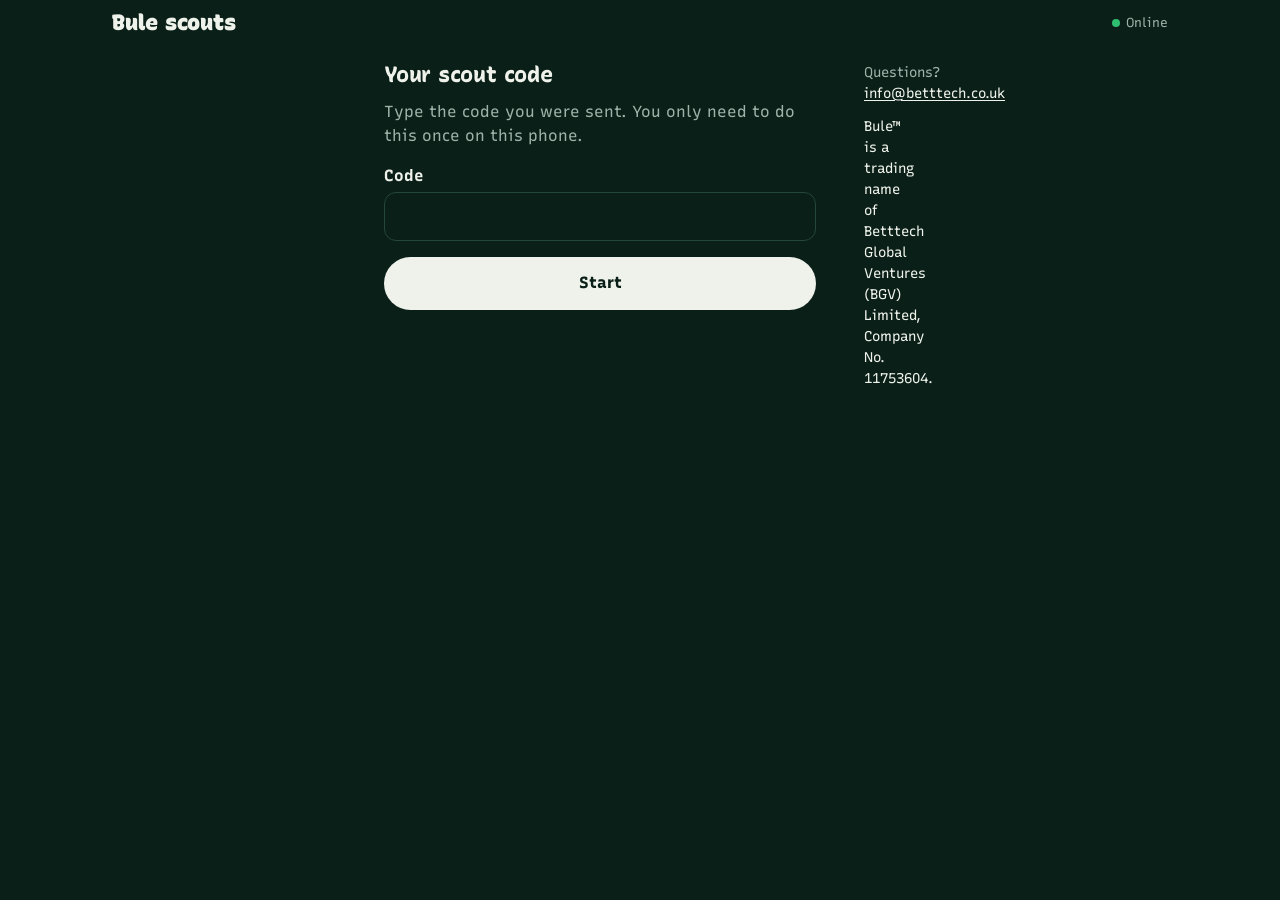
==== scout.html @ d5b649d5 "Publish 13341d2: Split the website from the private source, add copyright notice tools/publish.sh co" ====
<!doctype html>
<!-- Copyright © 2026 Betttech Global Ventures (BGV) Limited. All rights reserved. See LICENSE. -->
<html lang="en">
<head>
<meta charset="utf-8">
<meta name="viewport" content="width=device-width, initial-scale=1, viewport-fit=cover">
<title>Bule scouts</title>
<meta name="robots" content="noindex">
<meta name="theme-color" content="#0A1F18">
<meta name="apple-mobile-web-app-capable" content="yes">
<meta name="apple-mobile-web-app-status-bar-style" content="black-translucent">
<meta name="apple-mobile-web-app-title" content="Bule scouts">
<link rel="apple-touch-icon" href="icons/apple-touch-icon.png">
<link rel="icon" href="icons/icon-192.png" sizes="192x192">
<link rel="preconnect" href="https://fonts.googleapis.com">
<link rel="preconnect" href="https://fonts.gstatic.com" crossorigin>
<link href="https://fonts.googleapis.com/css2?family=Recursive:slnt,wght,CASL,MONO@-15..0,300..1000,0..1,0..1&display=swap" rel="stylesheet">
<link rel="stylesheet" href="app.css">
</head>
<body>

<header class="bar">
  <h1 class="brand">Bule scouts</h1>
  <span class="status" id="status" hidden></span>
</header>

<main class="scout">
  <!-- Step 1: the scout's code -->
  <section class="panel" id="signin" hidden aria-labelledby="signin-h">
    <h2 id="signin-h">Your scout code</h2>
    <p class="lead">Type the code you were sent. You only need to do this once on this phone.</p>
    <form id="code-form" novalidate>
      <label class="field">Code
        <input id="code" autocomplete="off" autocapitalize="characters" spellcheck="false" maxlength="20" required>
      </label>
      <button class="paid-btn" type="submit">Start</button>
      <p class="msg bad" id="code-msg" role="status"></p>
    </form>
  </section>

  <!-- Step 2: add prices -->
  <section class="panel" id="work" hidden aria-labelledby="work-h">
    <h2 id="work-h">Add a price</h2>
    <p class="lead" id="hello"></p>
    <form id="price-form" novalidate>
      <label class="field">Item
        <select id="item" required></select>
        <span class="hint" id="item-hint"></span>
      </label>
      <label class="field">Where
        <input id="place" maxlength="200" autocomplete="off" required>
        <span class="hint">So someone could find it, like "Corner of Hang Bac and Ma May".</span>
      </label>
      <div class="two">
        <label class="field">First price
          <input id="first" inputmode="decimal" autocomplete="off">
          <span class="hint">What they asked first</span>
        </label>
        <label class="field">Final price
          <input id="final" inputmode="decimal" autocomplete="off" required>
          <span class="hint">The lowest they agreed to</span>
        </label>
      </div>
      <fieldset class="choice">
        <legend>Did you buy it?</legend>
        <label><input type="radio" name="bought" value="yes"> Yes</label>
        <label><input type="radio" name="bought" value="no" checked> No</label>
      </fieldset>
      <label class="field photo-pick">Photo
        <input id="photo" type="file" accept="image/*">
        <span class="hint">Of the stall, menu, price board or receipt. No faces, please.</span>
        <img id="photo-preview" alt="" hidden>
      </label>
      <label class="field">Date
        <input id="date" type="date" required>
      </label>
      <label class="field">Notes <span class="opt">(optional)</span>
        <textarea id="notes" maxlength="1000"></textarea>
      </label>
      <button class="paid-btn" type="submit">Save this price</button>
      <p class="msg bad" id="price-msg" role="status"></p>
    </form>
  </section>

  <section class="panel" id="sent-panel" hidden aria-labelledby="queue-h">
    <h2 id="queue-h">Your prices</h2>
    <p class="lead" id="queue-note"></p>
    <ul class="queue" id="queue"></ul>
    <p><button class="paid-btn" type="button" id="send" hidden>Send now</button></p>
    <h2>Progress</h2>
    <p class="lead">Each item needs at least 5 prices, from at least 3 different sellers.</p>
    <ul class="queue" id="progress"></ul>
    <p><button class="link" type="button" id="signout">Not you? Use a different code</button></p>
  </section>

  <footer>
    <p>Questions? <a class="link" href="mailto:info@betttech.co.uk?subject=Bule%20scouts">info@betttech.co.uk</a></p>
    <p class="org">Bule™ is a trading name of Betttech Global Ventures (BGV) Limited, Company No. 11753604.</p>
  </footer>
</main>

<div class="toast" id="toast" role="status" aria-live="polite"></div>

<script src="config.js"></script>
<script src="cities.js"></script>
<script src="scout.js"></script>
</body>
</html>
---- app.css ----
/* Copyright © 2026 Betttech Global Ventures (BGV) Limited. All rights reserved. See LICENSE. */
:root {
  --night: #0A1F18;    /* banknote green at night, the ground */
  --deep: #12302A;     /* raised surfaces */
  --rim: #24463D;      /* borders on dark */
  --paper: #EEF2EA;    /* text on dark */
  --muted: #9DB3A8;
  --fair: #2FBF71;
  --high: #F2B23A;
  --over: #F0543C;
  --cheap: #7FA8F5;

  --font: "Recursive", "Avenir Next", system-ui, sans-serif;
  --s1: 0.25rem; --s2: 0.5rem; --s3: 0.75rem; --s4: 1rem; --s5: 1.5rem; --s6: 2rem; --s7: 3rem;
  --safe-b: env(safe-area-inset-bottom, 0px);
  --safe-t: env(safe-area-inset-top, 0px);
}
* { box-sizing: border-box; }
html { -webkit-text-size-adjust: 100%; background: var(--night); color-scheme: dark; }
body {
  margin: 0; min-height: 100dvh; color: var(--paper); background: var(--night);
  font: 400 1rem/1.5 var(--font);
  font-variation-settings: "CASL" 0, "MONO" 0;
  -webkit-tap-highlight-color: transparent;
}
:focus-visible { outline: 3px solid var(--paper); outline-offset: 2px; border-radius: 6px; }
/* Without this, any display rule (like .chip's) would show elements marked hidden. */
[hidden] { display: none !important; }
.visually-hidden { position: absolute; width: 1px; height: 1px; overflow: hidden; clip: rect(0 0 0 0); white-space: nowrap; }
button, select, input { font: inherit; color: inherit; }
button { cursor: pointer; }

/* ---------- Top bar ---------- */
.bar {
  display: flex; align-items: center; gap: var(--s3);
  padding: calc(var(--safe-t) + var(--s3)) var(--s4) var(--s3);
  max-width: 68rem; margin: 0 auto;
}
.brand {
  margin: 0 auto 0 0; font: 900 1.375rem/1 var(--font);
  font-variation-settings: "CASL" 1, "MONO" 0; letter-spacing: -0.01em;
}
.chip {
  display: inline-flex; align-items: center; position: relative;
  background: var(--deep); border: 1px solid var(--rim); border-radius: 999px;
}
.chip.city-btn { font-weight: 700; font-size: 0.9375rem; padding: 0.5rem 2rem 0.5rem 0.95rem; white-space: nowrap; }
.chip.city-btn:hover { border-color: var(--muted); }
.chip::after {
  content: ""; position: absolute; right: 0.9rem; top: 50%; width: 0.4rem; height: 0.4rem; margin-top: -0.3rem;
  border-right: 2px solid var(--muted); border-bottom: 2px solid var(--muted); transform: rotate(45deg); pointer-events: none;
}
button.chip.install { border-color: var(--paper); padding: 0.5rem 0.95rem; font-weight: 700; font-size: 0.9375rem; }
button.chip.install::after { display: none; }
.acct {
  flex: none; width: 2.375rem; height: 2.375rem; border-radius: 50%; display: grid; place-items: center; padding: 0;
  background: var(--deep); border: 1px solid var(--rim); color: var(--paper); font-weight: 800; font-size: 1rem;
}
.acct:hover { border-color: var(--muted); }
.acct.in { background: var(--fair); border-color: var(--fair); color: #062114; }
.status { font-size: 0.8125rem; color: var(--muted); display: inline-flex; align-items: center; gap: 0.4rem; }
.status::before { content: ""; width: 0.5rem; height: 0.5rem; border-radius: 50%; background: var(--fair); }
.status.off::before { background: var(--high); }
@media (max-width: 420px) { .status { font-size: 0; gap: 0; } } /* dot only on small phones */

main { max-width: 68rem; margin: 0 auto; padding: 0 var(--s4) calc(var(--safe-b) + var(--s7)); }

/* ---------- The counter ---------- */
.counter { display: grid; gap: var(--s3); max-width: 30rem; margin: 0 auto var(--s7); }

.item-btn {
  display: grid; grid-template-columns: 1fr auto; text-align: left; gap: 0 var(--s3);
  background: var(--deep); border: 1px solid var(--rim); border-radius: 16px; padding: var(--s3) var(--s4);
}
.item-btn:hover { border-color: var(--muted); }
.item-nm { font-weight: 700; font-size: 1.0625rem; line-height: 1.3; }
.item-sub { grid-row: 2; color: var(--muted); font-size: 0.875rem; }
.item-cue { grid-row: 1 / span 2; grid-column: 2; align-self: center; font-size: 0.875rem; color: var(--muted); text-decoration: underline; text-underline-offset: 3px; }

.entry {
  display: grid; grid-template-columns: 1fr auto; align-items: baseline; gap: 0 var(--s3);
  padding: var(--s2) var(--s1) 0;
}
.entry-num {
  font: 700 clamp(3.25rem, 15vw, 4.75rem)/1 var(--font);
  font-variation-settings: "CASL" 0, "MONO" 1; letter-spacing: -0.04em;
  font-variant-numeric: tabular-nums; overflow-wrap: anywhere; min-width: 0;
}
.entry[data-empty] .entry-num { color: var(--rim); }
.entry-cur { font-weight: 700; color: var(--muted); font-size: 1.125rem; }
.entry-home { grid-column: 1 / -1; color: var(--muted); font-size: 0.9375rem; min-height: 1.4em; font-variant-numeric: tabular-nums; }

/* The verdict floods the whole panel with its colour */
.verdict {
  border-radius: 22px; padding: var(--s5) var(--s5) var(--s4);
  background: var(--deep); color: var(--paper); border: 1px solid var(--rim);
  min-height: 11.5rem; display: flex; flex-direction: column; justify-content: flex-end;
  transition: background-color 200ms ease, color 200ms ease, border-color 200ms ease;
}
.verdict[data-state="fair"]  { background: var(--fair);  color: #062114; border-color: var(--fair); }
.verdict[data-state="high"]  { background: var(--high);  color: #2A1A00; border-color: var(--high); }
.verdict[data-state="over"]  { background: var(--over);  color: #250500; border-color: var(--over); }
.verdict[data-state="cheap"] { background: var(--cheap); color: #071631; border-color: var(--cheap); }
.word {
  margin: 0; font: 1000 clamp(2.75rem, 13vw, 4.25rem)/0.92 var(--font);
  font-variation-settings: "CASL" 1, "MONO" 0; letter-spacing: -0.035em;
}
.verdict[data-state="empty"] .word { color: var(--muted); font-weight: 800; }
.verdict.pop .word { animation: pop 320ms cubic-bezier(.3,1.6,.5,1); }
@keyframes pop { from { transform: scale(0.92); } to { transform: scale(1); } }
.advice { margin: var(--s3) 0 0; font-size: 1rem; line-height: 1.45; max-width: 34rem; }
.verdict[data-state="empty"] .advice { color: var(--muted); }
.move {
  margin: var(--s4) 0 0; display: flex; gap: var(--s2); flex-wrap: wrap;
}
.move span {
  display: inline-flex; flex-direction: column; padding: var(--s2) var(--s3); border-radius: 12px;
  background: rgba(0,0,0,.14); line-height: 1.2;
}
.move small { font-size: 0.8125rem; opacity: .85; }
.move b { font: 800 1.25rem/1.2 var(--font); font-variation-settings: "CASL" 0, "MONO" 1; font-variant-numeric: tabular-nums; }

/* Scale: zones match the verdict thresholds */
.scale { padding: var(--s2) var(--s1) 0; }
.track { position: relative; height: 0.75rem; }
.zones { display: flex; height: 100%; border-radius: 999px; overflow: hidden; }
.zones i { display: block; height: 100%; }
.zones .z-cheap { background: #33507E; }
.zones .z-fair  { background: var(--fair); }
.zones .z-high  { background: var(--high); }
.zones .z-over  { background: var(--over); }
.needle {
  position: absolute; top: -0.45rem; height: 1.65rem; width: 0.3rem; margin-left: -0.15rem;
  background: var(--paper); border-radius: 999px; box-shadow: 0 0 0 3px var(--night);
  transition: left 360ms cubic-bezier(.3,1.4,.5,1);
}
.needle[hidden] { display: none; }
.mine-dots span {
  position: absolute; top: 50%; width: 0.55rem; height: 0.55rem; margin: -0.275rem 0 0 -0.275rem;
  border-radius: 50%; background: var(--night); border: 2px solid var(--paper);
}
.scale-key { margin: var(--s3) 0 0; font-size: 0.875rem; color: var(--muted); font-variant-numeric: tabular-nums; }
.source { margin: var(--s1) 0 0; font-size: 0.8125rem; color: var(--muted); display: flex; align-items: center; gap: 0.4rem; }
.source::before { content: ""; width: 0.45rem; height: 0.45rem; border-radius: 50%; border: 1.5px solid var(--muted); flex: none; }
.source[data-live="yes"] { color: var(--paper); }
.source[data-live="yes"]::before { background: var(--fair); border-color: var(--fair); }

/* Keypad */
.pad { display: grid; grid-template-columns: repeat(3, 1fr); gap: var(--s2); margin-top: var(--s2); }
.key {
  border: 0; border-radius: 16px; background: var(--deep); min-height: 3.6rem;
  font: 600 1.5rem/1 var(--font); font-variation-settings: "CASL" 0, "MONO" 1;
  touch-action: manipulation; user-select: none; -webkit-user-select: none;
}
.key:hover { background: var(--rim); }
.key:active { transform: scale(0.96); background: var(--rim); }
.key.fn { background: transparent; border: 1px solid var(--rim); font-size: 1.125rem; font-variation-settings: "CASL" 0, "MONO" 0; }

/* ---------- Lower panels ---------- */
.panels { display: grid; gap: var(--s5); }
.side { display: grid; gap: var(--s5); align-content: start; }
.panel h2 { font: 800 1.375rem/1.2 var(--font); font-variation-settings: "CASL" 1, "MONO" 0; margin: 0 0 var(--s3); letter-spacing: -0.01em; }

ul.prices { list-style: none; margin: 0; padding: 0; }
ul.prices li + li { border-top: 1px solid var(--rim); }
.row {
  all: unset; box-sizing: border-box; cursor: pointer; width: 100%;
  display: grid; grid-template-columns: minmax(0, 1fr) auto; gap: 0.15rem var(--s4); align-items: baseline;
  padding: var(--s3) var(--s2);
}
.row:hover { background: var(--deep); border-radius: 10px; }
.row:focus-visible { outline: 3px solid var(--paper); outline-offset: -3px; border-radius: 10px; }
.row[aria-current="true"] { background: var(--deep); border-radius: 10px; }
.row .nm { font-weight: 700; }
.row .rng { font-variant-numeric: tabular-nums; text-align: right; white-space: nowrap; }
.row .how { font-size: 0.8125rem; color: var(--muted); }
.row .how.haggle { color: var(--fair); }
.row .hm { font-size: 0.8125rem; color: var(--muted); text-align: right; font-variant-numeric: tabular-nums; }

ul.phrases { list-style: none; margin: 0; padding: 0; display: grid; gap: var(--s2); }
.phrase { background: var(--deep); border-radius: 14px; padding: var(--s3) var(--s4); }
.phrase .say { display: block; font: 800 1.1875rem/1.3 var(--font); font-variation-settings: "CASL" 1, "MONO" 0; }
.phrase .means { display: block; color: var(--muted); font-size: 0.9375rem; }
.tip { margin: var(--s3) 0 0; color: var(--muted); font-size: 0.9375rem; }
.note { margin: 0 0 var(--s3); color: var(--muted); font-size: 0.9375rem; }

.paid-btn {
  width: 100%; border: 0; border-radius: 999px; padding: 0.9rem 1.2rem;
  background: var(--paper); color: var(--night); font-weight: 800; font-size: 1rem;
}
.paid-btn:hover { background: #FFFFFF; }
.paid-btn:disabled { background: var(--deep); color: var(--muted); cursor: default; }
.msg { margin: var(--s2) 0 0; font-size: 0.9375rem; min-height: 1.4em; }
button.link { all: unset; cursor: pointer; color: var(--muted); text-decoration: underline; font-size: 0.875rem; }
button.link:focus-visible { outline: 3px solid var(--paper); outline-offset: 2px; }
a.link { color: var(--paper); text-decoration: underline; text-underline-offset: 2px; }
a.link:hover { color: #FFFFFF; }

/* ---------- Forms ---------- */
.field { display: block; font-weight: 700; margin: 0 0 var(--s4); }
.field .opt { font-weight: 400; color: var(--muted); }
.field input, .field select, .field textarea {
  display: block; width: 100%; margin-top: var(--s1); font-weight: 400; font-size: 1rem;
  background: var(--night); border: 1px solid var(--rim); border-radius: 12px; padding: 0.7rem 0.85rem;
}
.field textarea { resize: vertical; min-height: 5rem; }
.field .hint { display: block; font-weight: 400; color: var(--muted); font-size: 0.875rem; margin-top: var(--s1); }
.two { display: grid; grid-template-columns: 1fr 1fr; gap: var(--s3); }
.choice { border: 0; padding: 0; margin: 0 0 var(--s4); }
.choice legend { font-weight: 700; padding: 0; margin-bottom: var(--s1); }
.choice label {
  display: inline-flex; align-items: center; gap: var(--s2); margin-right: var(--s2);
  background: var(--night); border: 1px solid var(--rim); border-radius: 999px; padding: 0.5rem 1rem;
}
.choice label:has(input:checked) { border-color: var(--paper); }
.msg.bad { color: var(--over); }
ol.steps { margin: 0 0 var(--s4); padding-left: 1.4rem; }
ol.steps li { margin-bottom: var(--s2); }

footer { margin-top: var(--s7); color: var(--muted); font-size: 0.875rem; max-width: 40rem; }
footer p { margin: 0 0 var(--s3); }
footer .org { color: var(--paper); }
footer .links { display: flex; flex-wrap: wrap; gap: var(--s2) var(--s4); }
footer .links a.link { color: var(--muted); font-size: 0.875rem; text-underline-offset: auto; } /* match the buttons next to it */
footer select { background: var(--deep); border: 1px solid var(--rim); border-radius: 8px; padding: 0.35rem 0.5rem; margin-left: var(--s2); }

/* ---------- Item picker sheet ---------- */
dialog.sheet {
  border: 0; padding: 0; margin: auto auto 0; width: 100%; max-width: 32rem; max-height: 85dvh;
  background: var(--deep); color: var(--paper); border-radius: 24px 24px 0 0;
}
dialog.sheet::backdrop { background: rgba(3, 12, 9, .7); }
.sheet-in { display: flex; flex-direction: column; max-height: 85dvh; padding: var(--s4) var(--s4) calc(var(--safe-b) + var(--s4)); }
.sheet-top { display: flex; align-items: center; justify-content: space-between; margin-bottom: var(--s3); }
.sheet-top h2 { margin: 0; font: 800 1.25rem/1.2 var(--font); font-variation-settings: "CASL" 1, "MONO" 0; }
.x { border: 0; background: var(--rim); width: 2.25rem; height: 2.25rem; border-radius: 50%; font-size: 1.375rem; line-height: 1; }
.sheet input[type="search"] {
  width: 100%; background: var(--night); border: 1px solid var(--rim); border-radius: 12px; padding: 0.7rem 0.85rem; font-size: 1rem; margin-bottom: var(--s3);
}
.picker-list { list-style: none; margin: 0; padding: 0; overflow-y: auto; }
.picker-list button {
  all: unset; box-sizing: border-box; cursor: pointer; width: 100%; display: block; padding: var(--s3) var(--s3); border-radius: 12px;
}
.picker-list button:hover, .picker-list button[aria-current="true"] { background: var(--rim); }
.picker-list button:focus-visible { outline: 3px solid var(--paper); outline-offset: -3px; }
.picker-list .nm { display: block; font-weight: 700; }
.picker-list .sub { display: block; color: var(--muted); font-size: 0.875rem; }
.picker-list .empty { color: var(--muted); padding: var(--s3); }
.picker-list .grp { font-size: 0.875rem; font-weight: 700; color: var(--muted); padding: var(--s4) var(--s3) var(--s1); }
.picker-list .grp:first-child { padding-top: var(--s1); }
.picker-list .req { margin-top: var(--s3); }
.picker-list .req button { border: 1px dashed var(--rim); }
.sheet .note { margin-top: 0; }
form.sheet-in { overflow-y: auto; }

/* ---------- Account and privacy sheets ---------- */
#account .sheet-in, #privacy .sheet-in { overflow-y: auto; }
.google-btn {
  width: 100%; display: flex; align-items: center; justify-content: center; gap: var(--s3);
  border: 1px solid var(--rim); border-radius: 999px; padding: 0.85rem 1.2rem;
  background: #FFFFFF; color: #1F1F1F; font-weight: 700; font-size: 1rem;
}
.google-btn:hover { background: #F2F2F2; }
.or { display: flex; align-items: center; gap: var(--s3); color: var(--muted); font-size: 0.875rem; margin: var(--s4) 0; }
.or::before, .or::after { content: ""; flex: 1; border-top: 1px solid var(--rim); }
.acc-links { display: flex; flex-wrap: wrap; justify-content: space-between; gap: var(--s2) var(--s4); margin: var(--s2) 0 0; }
.msg.ok { color: var(--fair); }
.prose p { margin: 0 0 var(--s3); color: var(--muted); font-size: 0.9375rem; }
.prose b { color: var(--paper); }
label.check { display: flex; align-items: center; gap: var(--s2); color: var(--paper); font-weight: 700; }
label.check input { width: 1.25rem; height: 1.25rem; accent-color: var(--fair); }
@media (prefers-reduced-motion: no-preference) {
  dialog.sheet[open] { animation: rise 260ms cubic-bezier(.2,.8,.2,1); }
  @keyframes rise { from { transform: translateY(100%); } to { transform: translateY(0); } }
}

.toast {
  position: fixed; left: 50%; bottom: calc(var(--safe-b) + var(--s5)); transform: translate(-50%, 200%);
  background: var(--paper); color: var(--night); font-weight: 700; padding: var(--s3) var(--s5); border-radius: 999px;
  transition: transform 240ms ease; max-width: calc(100% - 2rem); text-align: center; z-index: 10;
}
.toast.show { transform: translate(-50%, 0); }

@media (prefers-reduced-motion: reduce) {
  .verdict, .needle, .toast { transition: none; }
  .verdict.pop .word { animation: none; }
}

/* ---------- Wider screens: counter on the left, reference on the right ---------- */
@media (min-width: 900px) {
  main { display: grid; grid-template-columns: 27rem minmax(0, 1fr); gap: var(--s7); align-items: start; padding-top: var(--s4); }
  .counter { margin: 0; position: sticky; top: var(--s4); }
  .panels { grid-template-columns: minmax(0, 1.2fr) minmax(0, 1fr); gap: var(--s6); }
  footer { grid-column: 2; margin-top: 0; }
  dialog.sheet { margin: auto; border-radius: 24px; }
}

/* ---------- Scout page ---------- */
.scout { max-width: 34rem; }
.scout .panel { margin-bottom: var(--s6); }
.scout .lead { color: var(--muted); margin: 0 0 var(--s4); }
.queue { list-style: none; margin: 0; padding: 0; display: grid; gap: var(--s2); }
.queue li { background: var(--deep); border-radius: 14px; padding: var(--s3) var(--s4); }
.queue .nm { display: block; font-weight: 700; }
.queue .sub { display: block; color: var(--muted); font-size: 0.875rem; }
.queue .err { display: block; color: var(--over); font-size: 0.875rem; margin-top: var(--s1); }
.queue .acts { display: flex; gap: var(--s4); margin-top: var(--s2); }
.photo-pick img { display: block; max-width: 8rem; max-height: 8rem; border-radius: 10px; margin-top: var(--s2); }
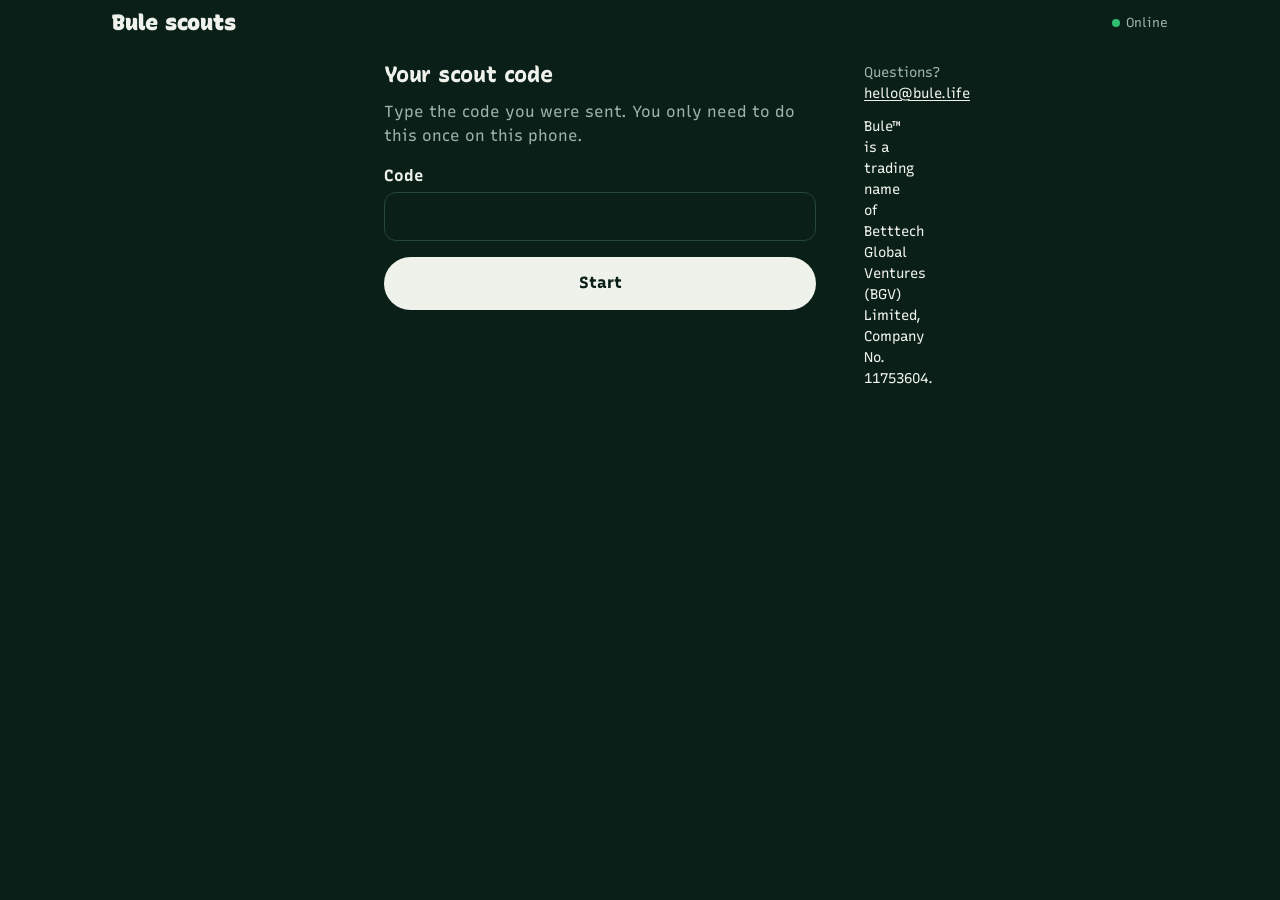
==== commit 64278036: "Publish 111d4a9: Top 10 prices with Show all, About page, contact via hello@bule.life Assistant-mode" ====
--- a/scout.html
+++ b/scout.html
@@ -2,6 +2,17 @@
 <!-- Copyright © 2026 Betttech Global Ventures (BGV) Limited. All rights reserved. See LICENSE. -->
 <html lang="en">
 <head>
+<!-- Google tag (gtag.js) -->
+<script async src="https://www.googletagmanager.com/gtag/js?id=G-DRYF42HMZE"></script>
+<script>
+  // Turned off when "Send anonymous usage counts" is unticked in Privacy.
+  if (localStorage.getItem("bule.usage.off") === "yes") window["ga-disable-G-DRYF42HMZE"] = true;
+  window.dataLayer = window.dataLayer || [];
+  function gtag(){dataLayer.push(arguments);}
+  gtag('js', new Date());
+
+  gtag('config', 'G-DRYF42HMZE');
+</script>
 <meta charset="utf-8">
 <meta name="viewport" content="width=device-width, initial-scale=1, viewport-fit=cover">
 <title>Bule scouts</title>
@@ -94,7 +105,7 @@
   </section>
 
   <footer>
-    <p>Questions? <a class="link" href="mailto:info@betttech.co.uk?subject=Bule%20scouts">info@betttech.co.uk</a></p>
+    <p>Questions? <a class="link" href="mailto:hello@bule.life?subject=Bule%20scouts">hello@bule.life</a></p>
     <p class="org">Bule™ is a trading name of Betttech Global Ventures (BGV) Limited, Company No. 11753604.</p>
   </footer>
 </main>
--- a/app.css
+++ b/app.css
@@ -163,6 +163,7 @@
 
 ul.prices { list-style: none; margin: 0; padding: 0; }
 ul.prices li + li { border-top: 1px solid var(--rim); }
+.panel .more { display: block; margin: var(--s3) var(--s2) 0; }
 .row {
   all: unset; box-sizing: border-box; cursor: pointer; width: 100%;
   display: grid; grid-template-columns: minmax(0, 1fr) auto; gap: 0.15rem var(--s4); align-items: baseline;
